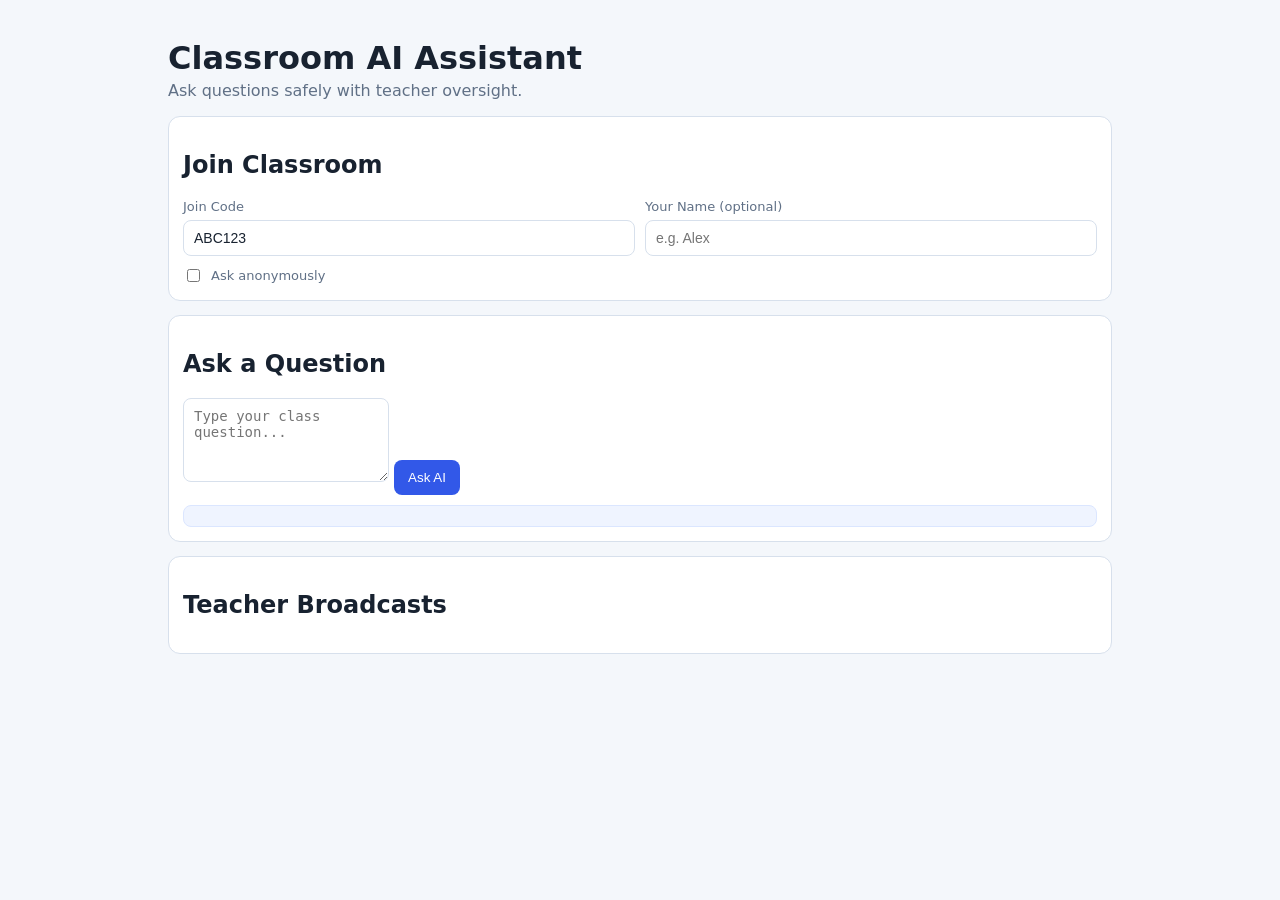
==== static/student.html @ e3686032 "Build MVP Classroom AI Assistant web app" ====
<!doctype html>
<html lang="en">
<head>
  <meta charset="UTF-8" />
  <meta name="viewport" content="width=device-width, initial-scale=1.0" />
  <title>Classroom AI Assistant - Student</title>
  <link rel="stylesheet" href="/static/styles.css" />
</head>
<body>
  <div class="container">
    <header>
      <h1>Classroom AI Assistant</h1>
      <p>Ask questions safely with teacher oversight.</p>
    </header>

    <section class="card">
      <h2>Join Classroom</h2>
      <div class="grid-2">
        <label>Join Code
          <input id="joinCode" value="ABC123" maxlength="12" />
        </label>
        <label>Your Name (optional)
          <input id="studentName" placeholder="e.g. Alex" />
        </label>
      </div>
      <label class="inline">
        <input type="checkbox" id="anonymous" /> Ask anonymously
      </label>
    </section>

    <section class="card">
      <h2>Ask a Question</h2>
      <textarea id="question" rows="4" placeholder="Type your class question..."></textarea>
      <button id="askBtn">Ask AI</button>
      <div id="responseBox" class="response"></div>
    </section>

    <section class="card">
      <h2>Teacher Broadcasts</h2>
      <div id="broadcasts"></div>
    </section>
  </div>

  <script src="/static/student.js"></script>
</body>
</html>
---- static/styles.css ----
:root {
  --bg: #f4f7fb;
  --card: #ffffff;
  --text: #182230;
  --muted: #607086;
  --primary: #3258e8;
  --danger: #d1385d;
  --ok: #198754;
  --border: #d7e0ec;
}

* { box-sizing: border-box; }
body {
  margin: 0;
  background: var(--bg);
  font-family: Inter, system-ui, -apple-system, Segoe UI, Roboto, Arial, sans-serif;
  color: var(--text);
}

.container {
  max-width: 980px;
  margin: 0 auto;
  padding: 18px;
}

header h1 { margin-bottom: 4px; }
header p { margin-top: 0; color: var(--muted); }

.card {
  background: var(--card);
  border: 1px solid var(--border);
  border-radius: 12px;
  padding: 14px;
  margin-bottom: 14px;
}

.grid-2, .grid-4 {
  display: grid;
  gap: 10px;
}
.grid-2 { grid-template-columns: repeat(auto-fit, minmax(220px, 1fr)); }
.grid-4 { grid-template-columns: repeat(auto-fit, minmax(170px, 1fr)); }

label {
  display: flex;
  flex-direction: column;
  gap: 6px;
  font-size: 13px;
  color: var(--muted);
}
.inline { display: inline-flex; flex-direction: row; align-items: center; gap: 8px; margin-top: 10px; }

input, textarea, select {
  border: 1px solid var(--border);
  border-radius: 8px;
  padding: 9px 10px;
  font-size: 14px;
  color: var(--text);
  background: #fff;
}

button, a.button {
  margin-top: 10px;
  background: var(--primary);
  color: white;
  border: none;
  border-radius: 8px;
  padding: 10px 14px;
  cursor: pointer;
  text-decoration: none;
  display: inline-block;
}

#exportLink {
  display: inline-block;
  margin-left: 10px;
  color: var(--primary);
  font-weight: 600;
}

.response {
  margin-top: 10px;
  white-space: pre-wrap;
  background: #eff4ff;
  border: 1px solid #dbe6ff;
  border-radius: 8px;
  padding: 10px;
}

.item {
  border: 1px solid var(--border);
  border-radius: 10px;
  padding: 10px;
  margin-bottom: 10px;
  background: #fbfdff;
}
.item small { color: var(--muted); }

.badge {
  display: inline-block;
  border-radius: 999px;
  font-size: 12px;
  padding: 2px 8px;
  margin-left: 6px;
}
.badge.warn { background: #fff1f3; color: var(--danger); }
.badge.ok { background: #edfff5; color: var(--ok); }

.actions button {
  margin-top: 8px;
  margin-right: 8px;
  padding: 6px 10px;
  font-size: 13px;
}

.kpi {
  display: inline-block;
  margin-right: 18px;
  margin-bottom: 8px;
}

ul { margin-top: 8px; }
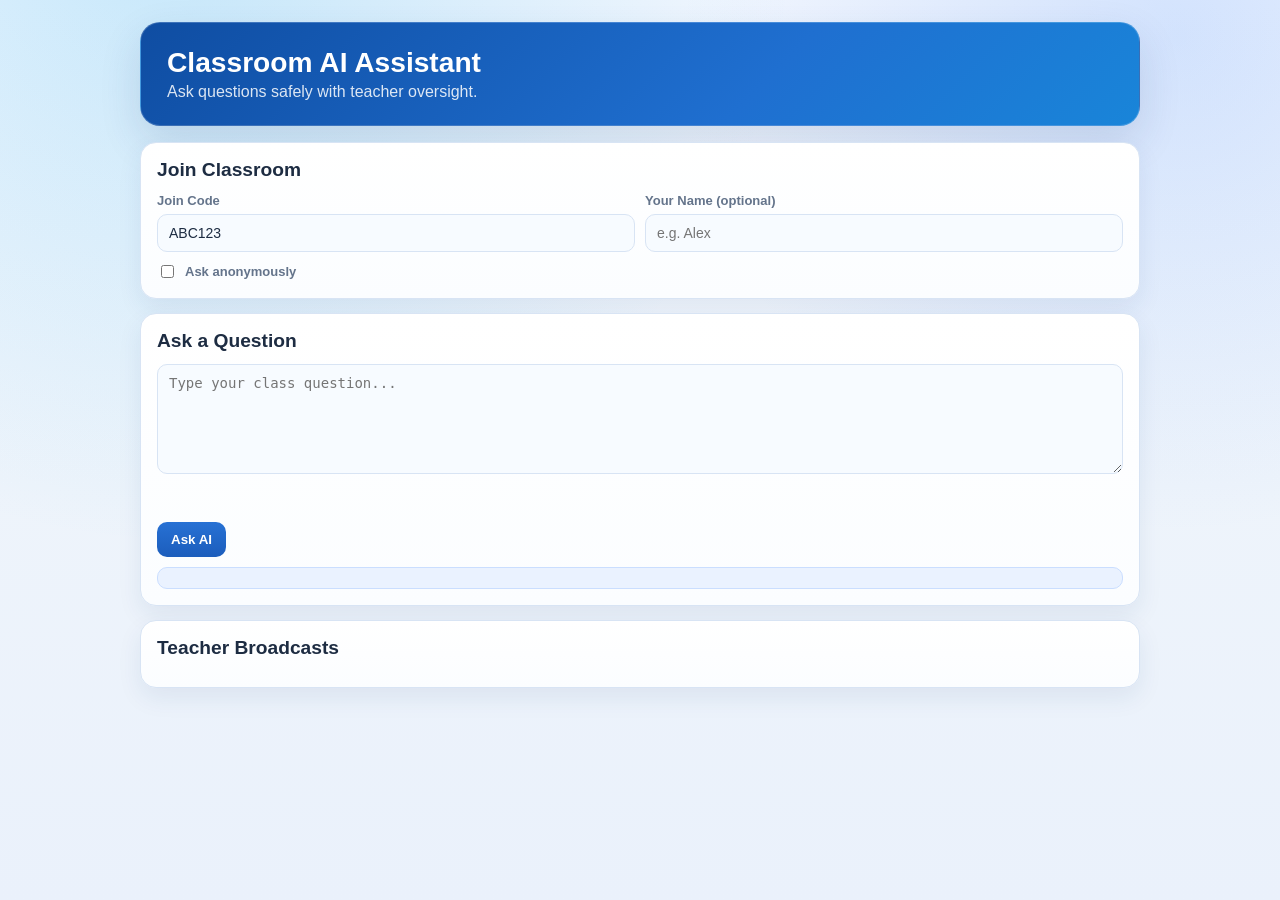
==== commit 61695b08: "Block student input and submission for filtered words" ====
--- a/static/student.html
+++ b/static/student.html
@@ -31,6 +31,7 @@
     <section class="card">
       <h2>Ask a Question</h2>
       <textarea id="question" rows="4" placeholder="Type your class question..."></textarea>
+      <div id="filterWarning" class="error-text"></div>
       <button id="askBtn">Ask AI</button>
       <div id="responseBox" class="response"></div>
     </section>
--- a/static/styles.css
+++ b/static/styles.css
@@ -1,45 +1,81 @@
 :root {
-  --bg: #f4f7fb;
-  --card: #ffffff;
-  --text: #182230;
-  --muted: #607086;
-  --primary: #3258e8;
-  --danger: #d1385d;
-  --ok: #198754;
-  --border: #d7e0ec;
+  --bg: #eef4fb;
+  --surface: #ffffff;
+  --surface-soft: #f7fbff;
+  --text: #1d2c42;
+  --muted: #64748b;
+  --primary: #1f5fbf;
+  --primary-dark: #154996;
+  --primary-soft: #eaf2ff;
+  --accent: #0ea5e9;
+  --danger: #be123c;
+  --danger-soft: #ffe7ec;
+  --ok: #0f766e;
+  --ok-soft: #e6fffa;
+  --border: #d8e4f4;
+  --shadow: 0 16px 42px rgba(20, 57, 116, 0.14);
 }
 
 * { box-sizing: border-box; }
+
 body {
   margin: 0;
-  background: var(--bg);
-  font-family: Inter, system-ui, -apple-system, Segoe UI, Roboto, Arial, sans-serif;
+  background:
+    radial-gradient(circle at 14% -8%, rgba(14, 165, 233, 0.2), transparent 42%),
+    radial-gradient(circle at 92% 4%, rgba(59, 130, 246, 0.18), transparent 34%),
+    linear-gradient(180deg, #f4f8ff 0%, var(--bg) 54%, #eaf1fb 100%);
+  font-family: "Inter", "Segoe UI", Roboto, Arial, sans-serif;
   color: var(--text);
+  min-height: 100vh;
 }
 
 .container {
-  max-width: 980px;
+  max-width: 1040px;
   margin: 0 auto;
-  padding: 18px;
-}
-
-header h1 { margin-bottom: 4px; }
-header p { margin-top: 0; color: var(--muted); }
+  padding: 22px 20px 30px;
+}
+
+.container.narrow { max-width: 600px; }
+
+header {
+  background: linear-gradient(135deg, #0f4da2 0%, #1f6fd0 62%, #1985d9 100%);
+  color: #fff;
+  border-radius: 20px;
+  padding: 24px 26px;
+  margin-bottom: 16px;
+  border: 1px solid rgba(255, 255, 255, 0.18);
+  box-shadow: var(--shadow);
+}
+
+header h1 {
+  margin: 0 0 4px;
+  font-size: clamp(1.55rem, 2.2vw, 2rem);
+}
+
+header p {
+  margin: 0;
+  color: rgba(255, 255, 255, 0.85);
+}
 
 .card {
-  background: var(--card);
-  border: 1px solid var(--border);
-  border-radius: 12px;
-  padding: 14px;
+  background: linear-gradient(180deg, #ffffff 0%, #fbfdff 100%);
+  border: 1px solid var(--border);
+  border-radius: 16px;
+  padding: 16px;
   margin-bottom: 14px;
-}
+  box-shadow: 0 10px 24px rgba(30, 64, 117, 0.08);
+}
+
+h2 { margin-top: 0; margin-bottom: 12px; font-size: 1.2rem; }
+h4 { margin: 12px 0 8px; }
 
 .grid-2, .grid-4 {
   display: grid;
   gap: 10px;
 }
+
 .grid-2 { grid-template-columns: repeat(auto-fit, minmax(220px, 1fr)); }
-.grid-4 { grid-template-columns: repeat(auto-fit, minmax(170px, 1fr)); }
+.grid-4 { grid-template-columns: repeat(auto-fit, minmax(165px, 1fr)); }
 
 label {
   display: flex;
@@ -47,69 +83,118 @@
   gap: 6px;
   font-size: 13px;
   color: var(--muted);
-}
-.inline { display: inline-flex; flex-direction: row; align-items: center; gap: 8px; margin-top: 10px; }
+  font-weight: 600;
+}
+
+.inline {
+  display: inline-flex;
+  flex-direction: row;
+  align-items: center;
+  gap: 8px;
+  margin-top: 10px;
+}
 
 input, textarea, select {
   border: 1px solid var(--border);
-  border-radius: 8px;
-  padding: 9px 10px;
+  border-radius: 10px;
+  padding: 10px 11px;
   font-size: 14px;
   color: var(--text);
-  background: #fff;
+  background: var(--surface-soft);
+  transition: border-color 160ms ease, box-shadow 160ms ease, background-color 160ms ease;
+}
+
+input:focus,
+textarea:focus,
+select:focus {
+  outline: none;
+  background: var(--surface);
+  border-color: #76a6ec;
+  box-shadow: 0 0 0 3px rgba(31, 111, 208, 0.17);
+}
+
+textarea {
+  width: 100%;
+  resize: vertical;
+  min-height: 110px;
 }
 
 button, a.button {
   margin-top: 10px;
-  background: var(--primary);
-  color: white;
+  background: linear-gradient(180deg, #2771d4 0%, #1c5dbc 100%);
+  color: #fff;
   border: none;
-  border-radius: 8px;
+  border-radius: 10px;
   padding: 10px 14px;
   cursor: pointer;
   text-decoration: none;
   display: inline-block;
+  font-weight: 600;
+  transition: transform 120ms ease, box-shadow 160ms ease, opacity 140ms ease;
+}
+
+button:hover,
+a.button:hover {
+  transform: translateY(-1px);
+  box-shadow: 0 8px 20px rgba(31, 95, 191, 0.25);
+}
+
+button:disabled {
+  opacity: 0.68;
+  cursor: not-allowed;
+  transform: none;
+  box-shadow: none;
+}
+
+button.secondary {
+  background: linear-gradient(180deg, #607088 0%, #4d5b72 100%);
 }
 
 #exportLink {
   display: inline-block;
   margin-left: 10px;
   color: var(--primary);
-  font-weight: 600;
-}
+  font-weight: 700;
+  text-decoration: none;
+}
+
+#exportLink:hover { text-decoration: underline; }
 
 .response {
   margin-top: 10px;
   white-space: pre-wrap;
-  background: #eff4ff;
-  border: 1px solid #dbe6ff;
-  border-radius: 8px;
-  padding: 10px;
-}
-
-.item {
-  border: 1px solid var(--border);
+  background: var(--primary-soft);
+  border: 1px solid #cadeff;
   border-radius: 10px;
   padding: 10px;
+}
+
+.item {
+  border: 1px solid var(--border);
+  border-radius: 12px;
+  padding: 10px;
   margin-bottom: 10px;
-  background: #fbfdff;
-}
+  background: #fafdff;
+}
+
 .item small { color: var(--muted); }
 
 .badge {
   display: inline-block;
   border-radius: 999px;
   font-size: 12px;
+  font-weight: 600;
   padding: 2px 8px;
   margin-left: 6px;
 }
-.badge.warn { background: #fff1f3; color: var(--danger); }
-.badge.ok { background: #edfff5; color: var(--ok); }
+
+.badge.warn { background: var(--danger-soft); color: var(--danger); }
+.badge.ok { background: var(--ok-soft); color: var(--ok); }
 
 .actions button {
   margin-top: 8px;
   margin-right: 8px;
-  padding: 6px 10px;
+  padding: 7px 11px;
   font-size: 13px;
 }
 
@@ -117,6 +202,60 @@
   display: inline-block;
   margin-right: 18px;
   margin-bottom: 8px;
+  padding: 8px 10px;
+  background: var(--surface-soft);
+  border: 1px solid var(--border);
+  border-radius: 8px;
+}
+
+.error-text {
+  color: var(--danger);
+  min-height: 22px;
+  margin: 10px 0 2px;
 }
 
 ul { margin-top: 8px; }
+
+@media (max-width: 620px) {
+  .container { padding: 14px 12px 22px; }
+  header { border-radius: 14px; padding: 18px; }
+  .card { border-radius: 12px; }
+}
+
+.chip-list {
+  display: flex;
+  flex-wrap: wrap;
+  gap: 8px;
+  margin-top: 8px;
+}
+
+.chip {
+  display: inline-flex;
+  align-items: center;
+  gap: 6px;
+  background: var(--primary-soft);
+  color: var(--primary-dark);
+  border: 1px solid #cadeff;
+  border-radius: 999px;
+  padding: 5px 10px;
+  font-size: 13px;
+  font-weight: 600;
+}
+
+.chip-remove {
+  margin: 0;
+  border: none;
+  padding: 0;
+  width: 18px;
+  height: 18px;
+  border-radius: 999px;
+  background: #dbeafe;
+  color: var(--primary-dark);
+  line-height: 1;
+}
+
+.chip-remove:hover {
+  box-shadow: none;
+  transform: none;
+  background: #bfdbfe;
+}
